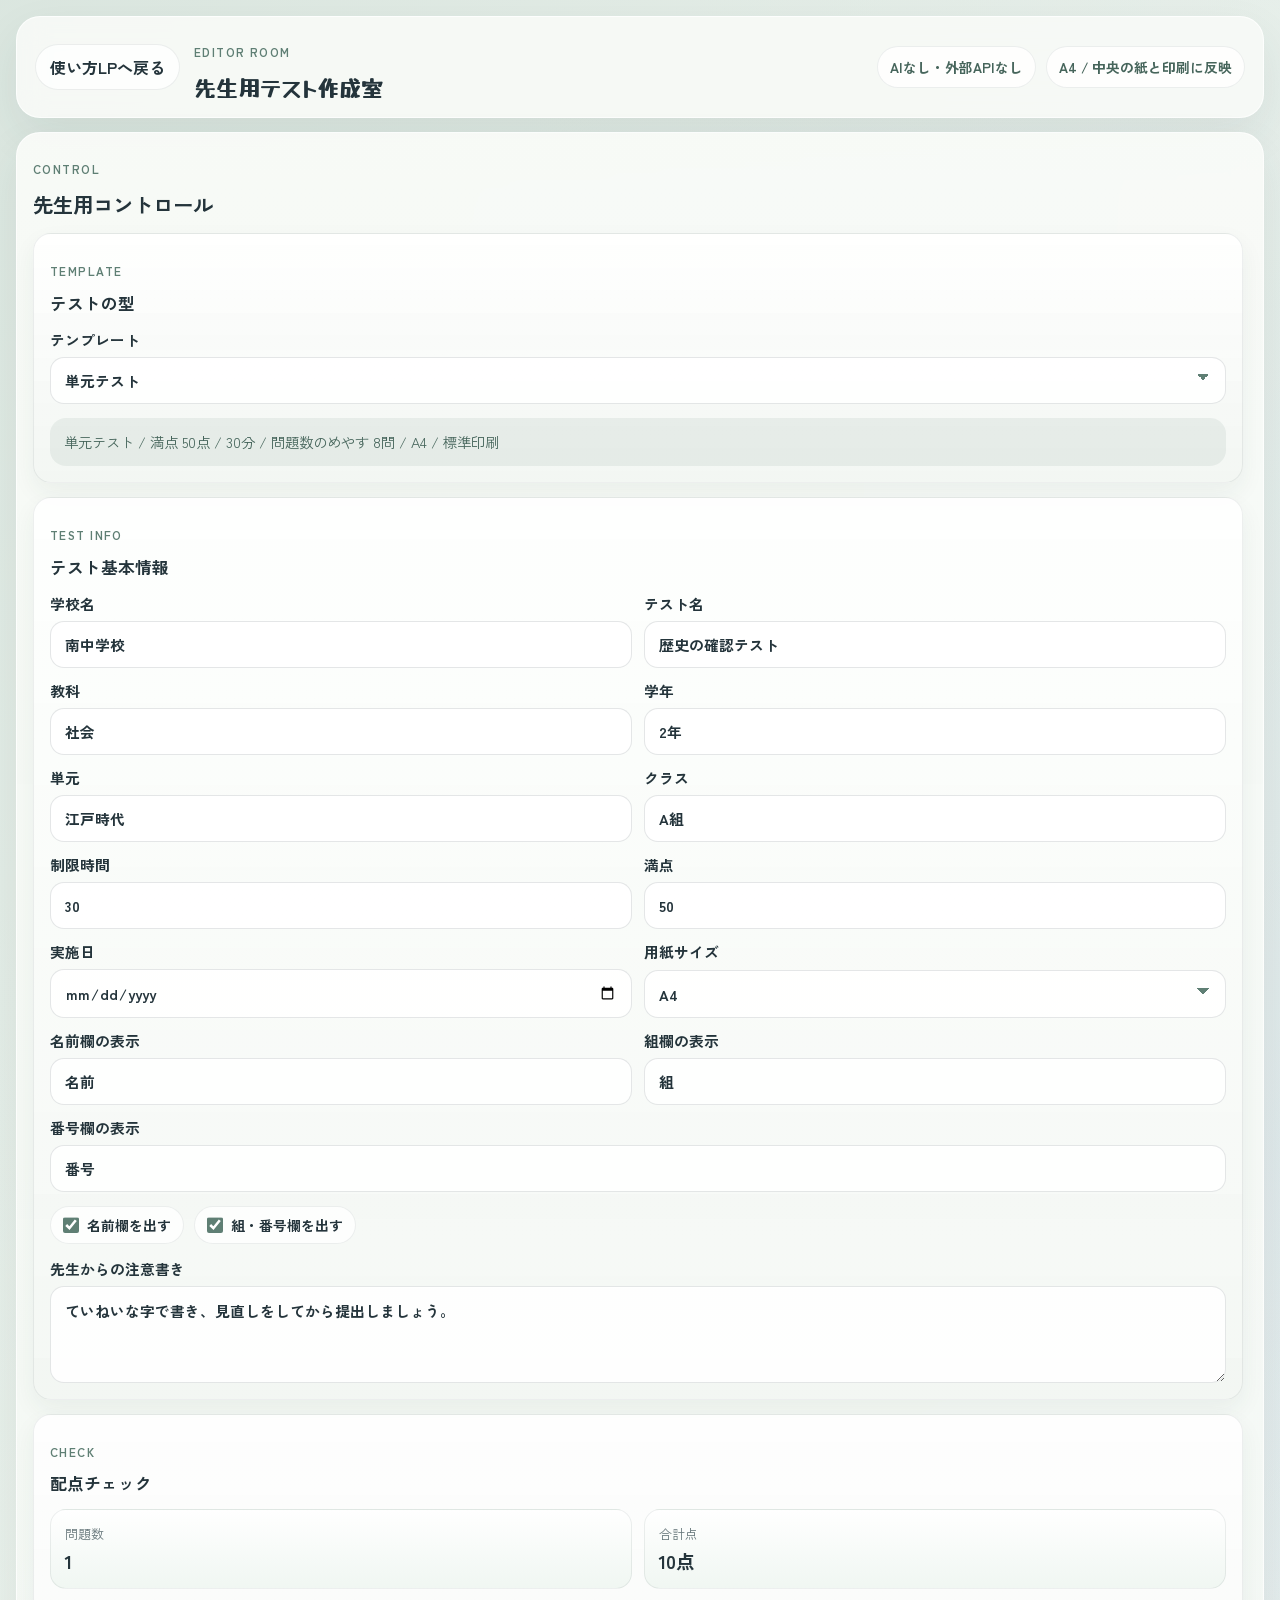
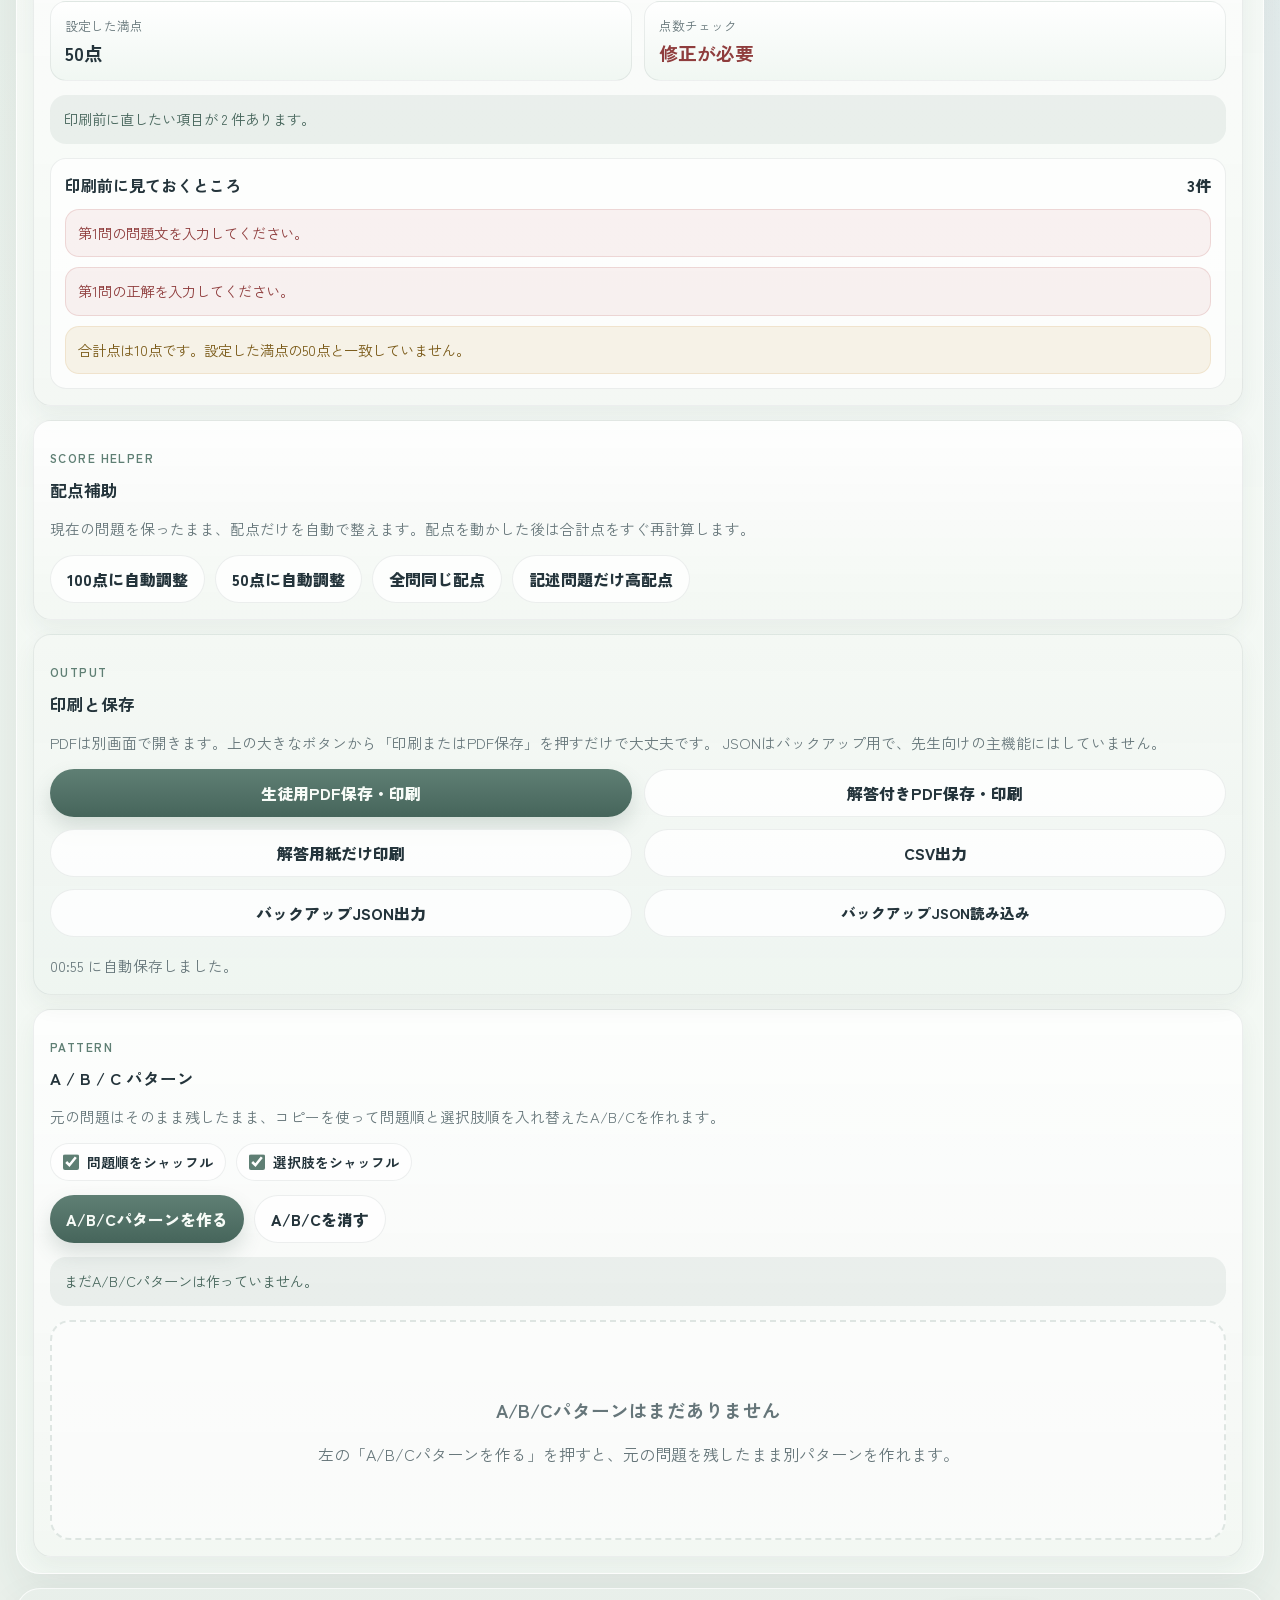
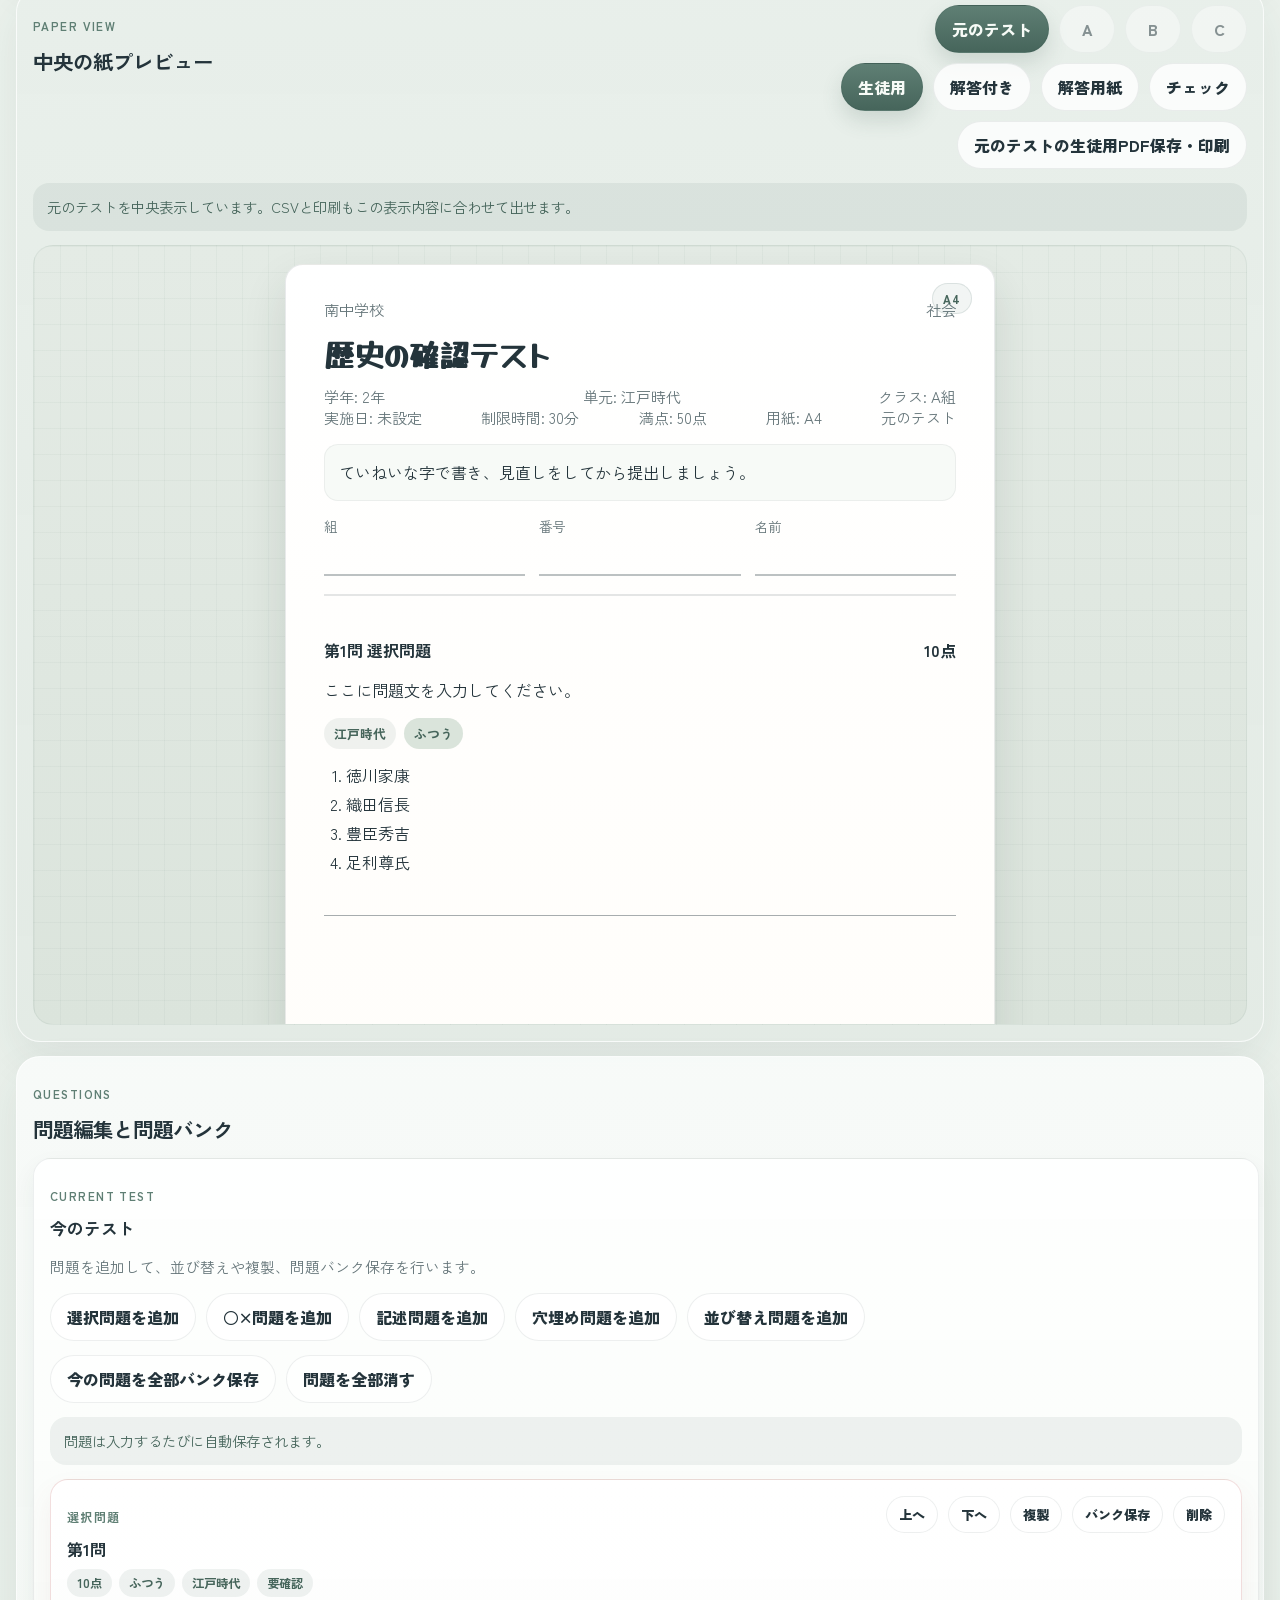
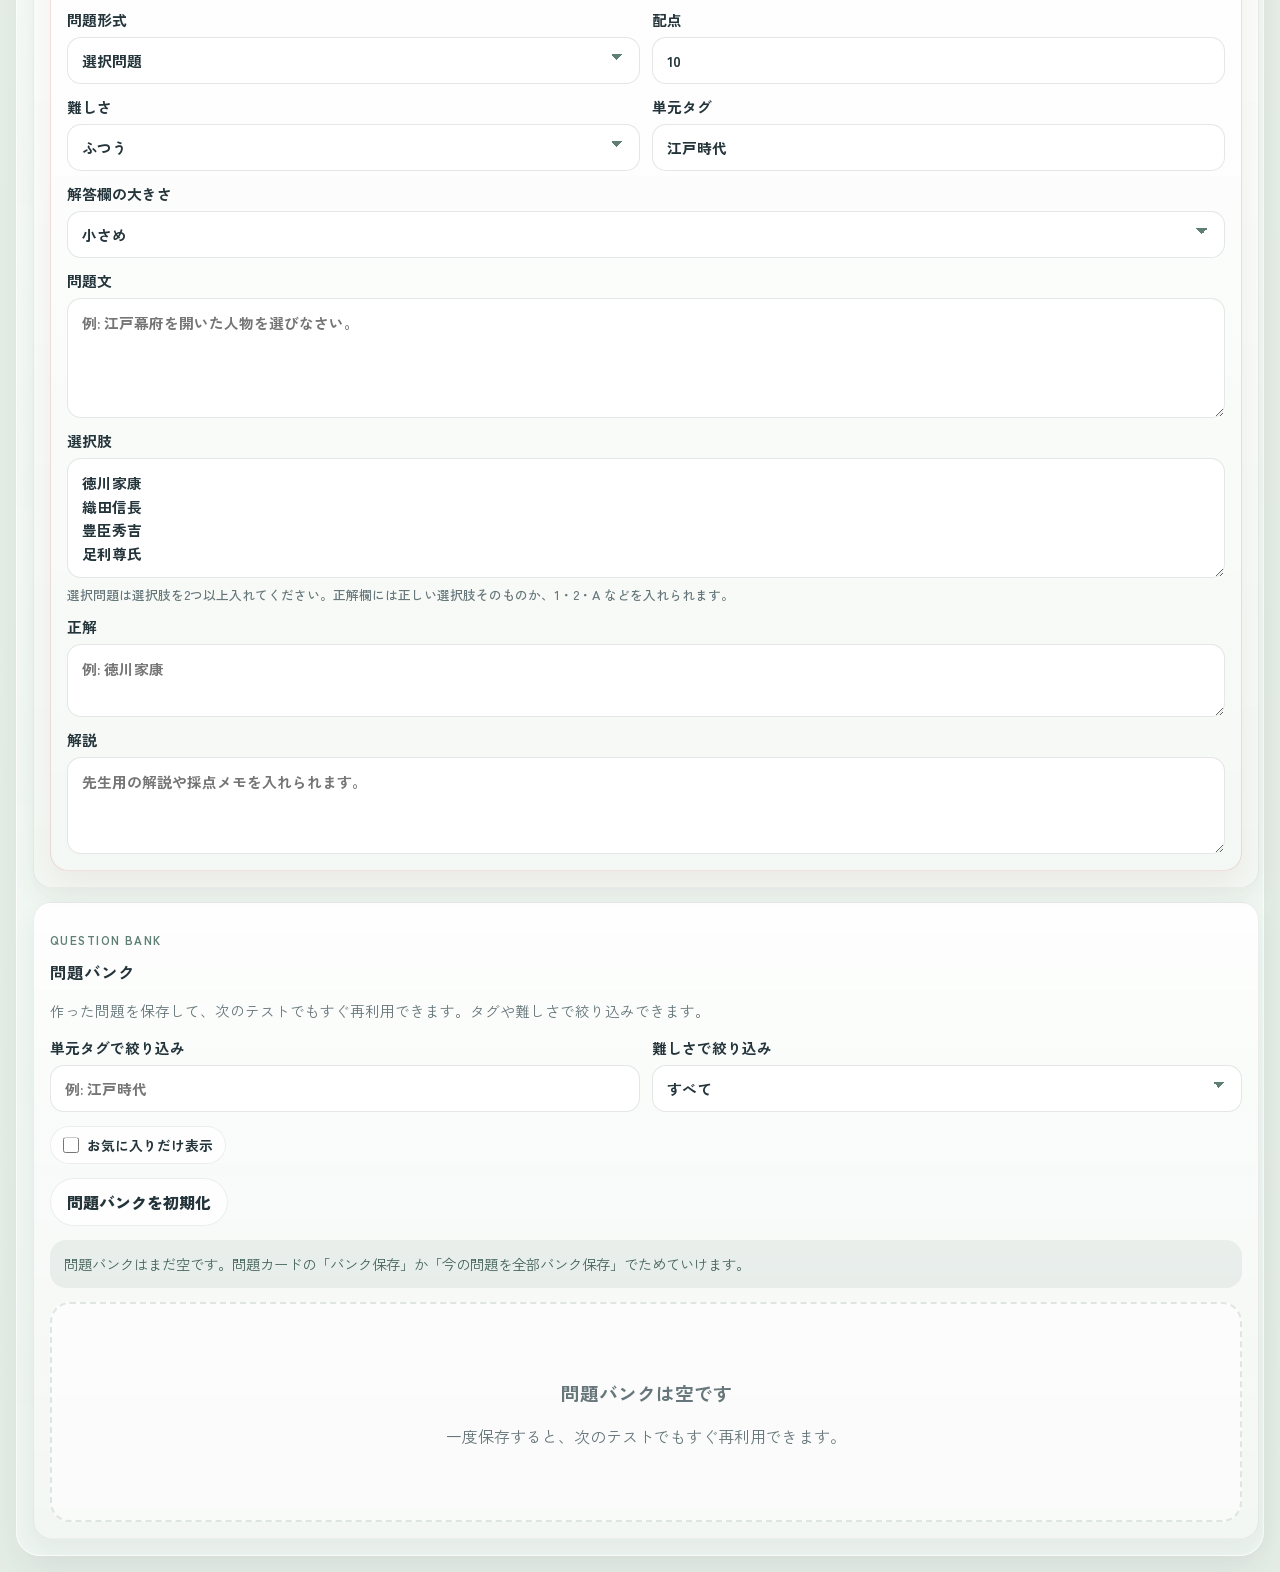
==== app.html @ 29d637b2 "Add files via upload" ====
<!DOCTYPE html>
<html lang="ja">
<head>
  <meta charset="UTF-8">
  <meta name="viewport" content="width=device-width, initial-scale=1.0">
  <title>先生用テスト作成室 | 学校向けテストサイト</title>
  <link rel="icon" href="favicon.svg" type="image/svg+xml">
  <link rel="preconnect" href="https://fonts.googleapis.com">
  <link rel="preconnect" href="https://fonts.gstatic.com" crossorigin>
  <link href="https://fonts.googleapis.com/css2?family=Zen+Kaku+Gothic+New:wght@400;500;700;900&family=Yusei+Magic&display=swap" rel="stylesheet">
  <link rel="stylesheet" href="styles.css">
</head>
<body class="editor-page">
  <div class="page-shell page-shell-editor">
    <header class="app-topbar">
      <div class="app-brand">
        <a class="back-link" href="index.html">使い方LPへ戻る</a>
        <div>
          <p class="eyebrow">Editor Room</p>
          <h1>先生用テスト作成室</h1>
        </div>
      </div>
      <div class="app-meta">
        <span class="top-chip">AIなし・外部APIなし</span>
        <span class="top-chip" id="previewPaperLabel">A4 / 中央の紙と印刷に反映</span>
      </div>
    </header>

    <main class="workspace">
      <section class="panel panel-form panel-dock">
        <div class="section-heading">
          <p class="label">Control</p>
          <h2>先生用コントロール</h2>
        </div>

        <form id="exam-form" class="builder-form">
          <section class="subpanel">
            <div class="section-heading compact">
              <p class="label">Template</p>
              <h3>テストの型</h3>
            </div>
            <div class="meta-grid">
              <label class="full-width">
                テンプレート
                <select id="templateId">
                  <option value="quiz">小テスト</option>
                  <option value="unit">単元テスト</option>
                  <option value="term">定期テスト</option>
                  <option value="retry">再テスト</option>
                  <option value="homework">宿題プリント</option>
                  <option value="checksheet">確認プリント</option>
                </select>
              </label>
            </div>
            <p class="status-box" id="templateSummary">テンプレートを選ぶと、満点・時間・名前欄・印刷の雰囲気が自動で整います。</p>
          </section>

          <section class="subpanel">
            <div class="section-heading compact">
              <p class="label">Test Info</p>
              <h3>テスト基本情報</h3>
            </div>

            <div class="meta-grid">
              <label>
                学校名
                <input type="text" id="schoolName" value="南中学校">
              </label>
              <label>
                テスト名
                <input type="text" id="examTitle" value="歴史の確認テスト">
              </label>
              <label>
                教科
                <input type="text" id="subject" value="社会">
              </label>
              <label>
                学年
                <input type="text" id="grade" value="2年">
              </label>
              <label>
                単元
                <input type="text" id="unit" value="江戸時代">
              </label>
              <label>
                クラス
                <input type="text" id="className" value="A組">
              </label>
              <label>
                制限時間
                <input type="number" id="durationMinutes" min="1" step="1" value="30">
              </label>
              <label>
                満点
                <input type="number" id="maxScore" min="1" step="1" value="50">
              </label>
              <label>
                実施日
                <input type="date" id="examDate">
              </label>
              <label>
                用紙サイズ
                <select id="paperSize">
                  <option value="A4">A4</option>
                  <option value="B5">B5</option>
                  <option value="A3">A3</option>
                  <option value="Letter">Letter</option>
                </select>
              </label>
              <label>
                名前欄の表示
                <input type="text" id="nameLabel" value="名前">
              </label>
              <label>
                組欄の表示
                <input type="text" id="groupLabel" value="組">
              </label>
              <label class="full-width">
                番号欄の表示
                <input type="text" id="numberLabel" value="番号">
              </label>
            </div>

            <div class="toggle-strip">
              <label class="toggle-chip">
                <input type="checkbox" id="showNameField" checked>
                名前欄を出す
              </label>
              <label class="toggle-chip">
                <input type="checkbox" id="showGroupNumberFields" checked>
                組・番号欄を出す
              </label>
            </div>

            <label class="full-width">
              先生からの注意書き
              <textarea id="instructions" rows="3">ていねいな字で書き、見直しをしてから提出しましょう。</textarea>
            </label>
          </section>

          <section class="subpanel">
            <div class="section-heading compact">
              <p class="label">Check</p>
              <h3>配点チェック</h3>
            </div>

            <div class="stats-strip">
              <article>
                <span>問題数</span>
                <strong id="totalQuestions">0</strong>
              </article>
              <article>
                <span>合計点</span>
                <strong id="totalPoints">0点</strong>
              </article>
              <article>
                <span>設定した満点</span>
                <strong id="maxScoreDisplay">0点</strong>
              </article>
              <article>
                <span>点数チェック</span>
                <strong id="pointCheckStatus">未確認</strong>
              </article>
            </div>

            <p class="status-box" id="pointCheckMessage">問題を入力すると、自動で合計点と警告を確認します。</p>

            <div class="validation-box">
              <div class="validation-box-top">
                <strong>印刷前に見ておくところ</strong>
                <span id="validationCount">0件</span>
              </div>
              <div id="validationList" class="validation-list"></div>
            </div>
          </section>

          <section class="subpanel">
            <div class="section-heading compact">
              <p class="label">Score Helper</p>
              <h3>配点補助</h3>
            </div>
            <p class="support-copy">現在の問題を保ったまま、配点だけを自動で整えます。配点を動かした後は合計点をすぐ再計算します。</p>
            <div class="action-row">
              <button type="button" class="secondary" id="autoScore100">100点に自動調整</button>
              <button type="button" class="secondary" id="autoScore50">50点に自動調整</button>
              <button type="button" class="secondary" id="equalizePoints">全問同じ配点</button>
              <button type="button" class="secondary" id="boostShortAnswer">記述問題だけ高配点</button>
            </div>
          </section>

          <section class="subpanel export-panel">
            <div class="section-heading compact">
              <p class="label">Output</p>
              <h3>印刷と保存</h3>
            </div>
            <p class="support-copy">
              PDFは別画面で開きます。上の大きなボタンから「印刷またはPDF保存」を押すだけで大丈夫です。
              JSONはバックアップ用で、先生向けの主機能にはしていません。
            </p>
            <div class="export-actions">
              <button type="button" id="exportStudentPdf">生徒用PDF保存・印刷</button>
              <button type="button" id="exportTeacherPdf" class="secondary">解答付きPDF保存・印刷</button>
              <button type="button" id="exportAnswerSheet" class="secondary">解答用紙だけ印刷</button>
              <button type="button" id="exportCsv" class="secondary">CSV出力</button>
              <button type="button" id="exportJson" class="secondary">バックアップJSON出力</button>
              <label class="import-button secondary">
                バックアップJSON読み込み
                <input type="file" id="importJson" accept=".json">
              </label>
            </div>
            <p class="support-copy save-state" id="saveState">自動保存の待機中です。</p>
          </section>

          <section class="subpanel">
            <div class="section-heading compact">
              <p class="label">Pattern</p>
              <h3>A / B / C パターン</h3>
            </div>
            <p class="support-copy">元の問題はそのまま残したまま、コピーを使って問題順と選択肢順を入れ替えたA/B/Cを作れます。</p>
            <div class="toggle-strip">
              <label class="toggle-chip">
                <input type="checkbox" id="shuffleQuestionOrder" checked>
                問題順をシャッフル
              </label>
              <label class="toggle-chip">
                <input type="checkbox" id="shuffleChoiceOrder" checked>
                選択肢をシャッフル
              </label>
            </div>
            <div class="action-row">
              <button type="button" id="generatePatterns">A/B/Cパターンを作る</button>
              <button type="button" id="clearPatterns" class="secondary">A/B/Cを消す</button>
            </div>
            <p class="status-box" id="patternStatus">まだA/B/Cパターンは作っていません。</p>
            <div id="patternList" class="pattern-list"></div>
          </section>
        </form>
      </section>

      <section class="panel panel-preview">
        <div class="preview-top">
          <div class="section-heading">
            <p class="label">Paper View</p>
            <h2>中央の紙プレビュー</h2>
          </div>
          <div class="preview-actions">
            <div class="preview-variants" id="previewVariants">
              <button type="button" class="variant-button active" data-variant="base">元のテスト</button>
              <button type="button" class="variant-button" data-variant="A">A</button>
              <button type="button" class="variant-button" data-variant="B">B</button>
              <button type="button" class="variant-button" data-variant="C">C</button>
            </div>
            <div class="preview-tabs">
              <button type="button" class="tab-button active" data-tab="paper">生徒用</button>
              <button type="button" class="tab-button" data-tab="answer">解答付き</button>
              <button type="button" class="tab-button" data-tab="answeronly">解答用紙</button>
              <button type="button" class="tab-button" data-tab="check">チェック</button>
            </div>
            <button type="button" id="printPreview" class="ghost-button">生徒用を印刷またはPDF保存</button>
          </div>
        </div>

        <p class="status-box" id="previewScope">元のテストを中央表示しています。</p>

        <div class="preview-stack">
          <article class="paper-view active" id="paper-tab">
            <div class="paper-sheet" id="paper-sheet"></div>
          </article>
          <article class="paper-view" id="answer-tab">
            <div class="paper-sheet answer-sheet" id="answer-sheet"></div>
          </article>
          <article class="paper-view" id="answeronly-tab">
            <div class="paper-sheet answer-sheet" id="answer-only-sheet"></div>
          </article>
          <article class="paper-view" id="check-tab">
            <div class="paper-sheet map-sheet" id="analysis-sheet"></div>
          </article>
        </div>
      </section>

      <section class="panel panel-bank panel-dock">
        <div class="section-heading">
          <p class="label">Questions</p>
          <h2>問題編集と問題バンク</h2>
        </div>

        <section class="subpanel subpanel-tight">
          <div class="section-heading compact">
            <p class="label">Current Test</p>
            <h3>今のテスト</h3>
          </div>
          <p class="support-copy">問題を追加して、並び替えや複製、問題バンク保存を行います。</p>

          <div class="question-controls">
            <button type="button" class="ghost-button" data-add-type="multiple">選択問題を追加</button>
            <button type="button" class="ghost-button" data-add-type="truefalse">○×問題を追加</button>
            <button type="button" class="ghost-button" data-add-type="short">記述問題を追加</button>
            <button type="button" class="ghost-button" data-add-type="fill">穴埋め問題を追加</button>
            <button type="button" class="ghost-button" data-add-type="order">並び替え問題を追加</button>
          </div>

          <div class="action-row">
            <button type="button" class="secondary" id="saveAllToBank">今の問題を全部バンク保存</button>
            <button type="button" class="secondary" id="clearQuestions">問題を全部消す</button>
          </div>

          <p class="status-box" id="editorStatus">問題は入力するたびに自動保存されます。</p>
          <div id="question-list" class="question-list"></div>
        </section>

        <section class="subpanel subpanel-tight">
          <div class="section-heading compact">
            <p class="label">Question Bank</p>
            <h3>問題バンク</h3>
          </div>
          <p class="support-copy">作った問題を保存して、次のテストでもすぐ再利用できます。タグや難しさで絞り込みできます。</p>

          <div class="filter-grid">
            <label>
              単元タグで絞り込み
              <input type="text" id="bankTagFilter" placeholder="例: 江戸時代">
            </label>
            <label>
              難しさで絞り込み
              <select id="bankDifficultyFilter">
                <option value="all">すべて</option>
                <option value="easy">やさしめ</option>
                <option value="standard">ふつう</option>
                <option value="hard">ややむずかしめ</option>
              </select>
            </label>
          </div>

          <div class="toggle-strip">
            <label class="toggle-chip">
              <input type="checkbox" id="bankFavoritesOnly">
              お気に入りだけ表示
            </label>
          </div>

          <div class="action-row">
            <button type="button" class="secondary" id="resetBank">問題バンクを初期化</button>
          </div>

          <p class="bank-summary" id="bankStatus">問題バンクはまだ空です。</p>
          <div id="bank-list" class="bank-list"></div>
        </section>
      </section>
    </main>
  </div>

  <script src="script.js"></script>
</body>
</html>
---- styles.css ----
:root {
  --bg: #eef4ef;
  --bg-soft: #e7efe9;
  --bg-deep: #dce7df;
  --panel: rgba(248, 250, 247, 0.92);
  --panel-strong: rgba(244, 248, 244, 0.98);
  --ink: #24343b;
  --muted: #66767a;
  --accent: #5f7f74;
  --accent-deep: #46655b;
  --accent-soft: #d9e5de;
  --line: rgba(36, 52, 59, 0.12);
  --line-strong: rgba(36, 52, 59, 0.18);
  --paper: #fffdfa;
  --paper-line: rgba(36, 52, 59, 0.1);
  --danger-bg: rgba(190, 90, 90, 0.08);
  --danger-line: rgba(190, 90, 90, 0.18);
  --danger-text: #8f3d3d;
  --warn-bg: rgba(206, 161, 82, 0.12);
  --warn-line: rgba(206, 161, 82, 0.18);
  --warn-text: #7a5a18;
  --shadow: 0 18px 45px rgba(42, 62, 58, 0.08);
  --soft-shadow: 0 10px 24px rgba(42, 62, 58, 0.06);
}

html {
  scroll-behavior: smooth;
}

* {
  box-sizing: border-box;
}

*::-webkit-scrollbar {
  width: 10px;
  height: 10px;
}

*::-webkit-scrollbar-track {
  background: rgba(95, 127, 116, 0.08);
  border-radius: 999px;
}

*::-webkit-scrollbar-thumb {
  background: rgba(95, 127, 116, 0.34);
  border-radius: 999px;
}

*::-webkit-scrollbar-thumb:hover {
  background: rgba(95, 127, 116, 0.5);
}

body {
  margin: 0;
  min-height: 100vh;
  font-family: "Zen Kaku Gothic New", sans-serif;
  color: var(--ink);
  background:
    radial-gradient(circle at top left, rgba(217, 229, 222, 0.92), transparent 32%),
    radial-gradient(circle at right 18%, rgba(214, 225, 235, 0.55), transparent 24%),
    linear-gradient(180deg, #eff5f0 0%, #e7eee8 100%);
}

body.landing-page {
  overflow: auto;
}

body.editor-page {
  overflow: hidden;
}

button,
input,
textarea,
select {
  font: inherit;
  transition:
    background-color 180ms ease,
    border-color 180ms ease,
    color 180ms ease,
    box-shadow 180ms ease,
    transform 180ms ease,
    opacity 180ms ease;
}

a {
  color: inherit;
  text-decoration: none;
}

.eyebrow,
.label,
.card-label,
.mini-type {
  text-transform: uppercase;
  letter-spacing: 0.12em;
  font-size: 0.74rem;
  font-weight: 700;
  color: var(--accent);
}

.section-heading h2,
.section-heading h3 {
  margin: 4px 0 0;
  font-size: 1.28rem;
}

.section-heading.compact h3 {
  font-size: 1.04rem;
}

.landing-shell,
.page-shell {
  padding: 16px;
}

.landing-shell {
  min-height: 100vh;
  display: grid;
  gap: 16px;
}

.landing-topbar,
.landing-hero,
.landing-section,
.landing-cta,
.app-topbar,
.panel {
  background: var(--panel);
  border: 1px solid rgba(255, 255, 255, 0.72);
  box-shadow: var(--shadow);
  backdrop-filter: blur(14px);
}

.landing-topbar,
.app-topbar {
  display: flex;
  align-items: center;
  justify-content: space-between;
  gap: 14px;
  padding: 14px 18px;
  border-radius: 24px;
}

.brand-lockup,
.app-brand {
  display: flex;
  align-items: center;
  gap: 14px;
}

.brand-lockup {
  flex-direction: column;
  align-items: flex-start;
  gap: 4px;
}

.brand-lockup strong,
.app-brand h1 {
  font-family: "Yusei Magic", sans-serif;
}

.brand-lockup strong {
  font-size: 1.5rem;
}

.landing-nav,
.app-meta {
  display: flex;
  flex-wrap: wrap;
  align-items: center;
  justify-content: flex-end;
  gap: 10px;
}

.text-link,
.back-link {
  display: inline-flex;
  align-items: center;
  justify-content: center;
  min-height: 44px;
  padding: 10px 14px;
  border-radius: 999px;
  border: 1px solid rgba(36, 52, 59, 0.08);
  background: rgba(255, 255, 255, 0.7);
  font-weight: 700;
}

.button-link,
button,
.import-button {
  border: none;
  border-radius: 999px;
  padding: 11px 16px;
  cursor: pointer;
  font-weight: 800;
}

.button-link,
.import-button {
  display: inline-flex;
  align-items: center;
  justify-content: center;
  min-height: 46px;
}

.button-link.primary,
button,
.tab-button.active,
.variant-button.active {
  background: linear-gradient(180deg, var(--accent) 0%, var(--accent-deep) 100%);
  color: #f7fbf7;
  box-shadow: 0 10px 20px rgba(70, 101, 91, 0.18);
}

.button-link.secondary,
.secondary,
.ghost-button,
.tab-button,
.small-button,
.variant-button {
  background: rgba(255, 255, 255, 0.8);
  color: var(--ink);
  border: 1px solid rgba(36, 52, 59, 0.08);
  box-shadow: none;
}

.button-link.small {
  min-height: 42px;
  padding: 10px 14px;
}

.top-chip {
  display: inline-flex;
  align-items: center;
  min-height: 42px;
  padding: 9px 12px;
  border-radius: 999px;
  background: rgba(255, 255, 255, 0.76);
  border: 1px solid rgba(36, 52, 59, 0.08);
  color: var(--accent-deep);
  font-size: 0.86rem;
  font-weight: 700;
}

.landing-main {
  display: grid;
  gap: 16px;
}

.landing-hero,
.landing-section,
.landing-cta {
  border-radius: 28px;
}

.landing-hero {
  display: grid;
  grid-template-columns: minmax(0, 1.18fr) minmax(320px, 0.82fr);
  gap: 16px;
  padding: 16px;
}

.landing-copy,
.landing-summary-card {
  border-radius: 22px;
}

.landing-copy {
  padding: 24px 26px;
  background:
    linear-gradient(135deg, rgba(255, 255, 255, 0.9), rgba(241, 247, 242, 0.74));
  position: relative;
  overflow: hidden;
}

.landing-copy::after {
  content: "";
  position: absolute;
  right: -38px;
  bottom: -48px;
  width: 170px;
  height: 170px;
  border-radius: 50%;
  background: rgba(95, 127, 116, 0.08);
}

.landing-copy h1 {
  margin: 10px 0 8px;
  font-size: clamp(2.4rem, 4vw, 4rem);
  line-height: 1;
  font-family: "Yusei Magic", sans-serif;
}

.landing-lead {
  margin: 0;
  max-width: 860px;
  font-size: 1rem;
  line-height: 1.9;
  color: var(--muted);
}

.hero-actions,
.hero-points,
.toggle-strip,
.question-controls,
.action-row,
.export-actions,
.preview-tabs,
.preview-actions,
.card-actions,
.preview-variants,
.pattern-actions {
  display: flex;
  flex-wrap: wrap;
  gap: 10px;
}

.hero-actions,
.hero-points {
  margin-top: 18px;
}

.hero-points span {
  padding: 9px 12px;
  border-radius: 999px;
  background: rgba(255, 255, 255, 0.74);
  border: 1px solid rgba(36, 52, 59, 0.08);
  font-weight: 700;
  font-size: 0.88rem;
}

.landing-summary-card {
  padding: 20px 20px 22px;
  background:
    linear-gradient(145deg, rgba(62, 84, 78, 0.96), rgba(83, 110, 102, 0.96));
  color: #f8fbf8;
}

.landing-summary-card .card-label {
  color: #d7ebe2;
}

.summary-flow {
  display: grid;
  gap: 10px;
  margin-top: 12px;
}

.summary-step {
  padding: 13px 14px;
  border-radius: 16px;
  background: rgba(255, 255, 255, 0.08);
  border: 1px solid rgba(255, 255, 255, 0.1);
}

.summary-step strong {
  display: block;
  margin-bottom: 4px;
  font-size: 0.95rem;
}

.summary-step p,
.summary-list-plain,
.landing-card p,
.landing-cta p {
  margin: 0;
}

.summary-list-plain {
  margin-top: 14px;
  padding-left: 18px;
  line-height: 1.8;
  font-size: 0.92rem;
}

.landing-section,
.landing-cta {
  padding: 18px 20px;
}

.landing-grid {
  display: grid;
  grid-template-columns: repeat(3, minmax(0, 1fr));
  gap: 12px;
  margin-top: 14px;
}

.landing-card {
  padding: 16px;
  border-radius: 18px;
  background: linear-gradient(180deg, rgba(255, 255, 255, 0.94), rgba(242, 247, 243, 0.94));
  border: 1px solid rgba(36, 52, 59, 0.08);
  box-shadow: var(--soft-shadow);
}

.landing-card h3 {
  margin: 0 0 8px;
  font-size: 1rem;
}

.landing-card p,
.landing-cta p {
  color: var(--muted);
  line-height: 1.75;
}

.landing-cta {
  display: flex;
  align-items: center;
  justify-content: space-between;
  gap: 16px;
}

.landing-cta h2 {
  margin: 6px 0 8px;
  font-size: 1.5rem;
}

.page-shell-editor {
  height: 100vh;
  display: grid;
  grid-template-rows: auto minmax(0, 1fr);
  gap: 14px;
}

.app-brand h1 {
  margin: 4px 0 0;
  font-size: 1.35rem;
}

.workspace {
  min-height: 0;
  display: grid;
  grid-template-columns: minmax(310px, 380px) minmax(0, 1.16fr) minmax(320px, 380px);
  gap: 14px;
  align-items: stretch;
}

.panel {
  border-radius: 24px;
  padding: 16px;
  min-height: 0;
}

.panel-dock,
.panel-preview {
  height: 100%;
  overflow: hidden;
}

.panel-form,
.panel-bank,
.panel-preview {
  display: flex;
  flex-direction: column;
  gap: 14px;
}

.panel-form {
  background:
    linear-gradient(180deg, rgba(248, 250, 247, 0.97), rgba(242, 247, 243, 0.94));
}

.panel-bank {
  background:
    linear-gradient(180deg, rgba(247, 250, 248, 0.97), rgba(238, 245, 240, 0.94));
}

.panel-preview {
  background:
    linear-gradient(180deg, rgba(232, 239, 234, 0.98), rgba(226, 234, 228, 0.96));
}

.builder-form,
.panel-bank {
  min-height: 0;
  overflow: auto;
  padding-right: 4px;
}

.builder-form {
  display: grid;
  gap: 14px;
  align-content: start;
}

.subpanel {
  display: grid;
  gap: 14px;
  padding: 16px;
  border-radius: 18px;
  background: linear-gradient(180deg, rgba(255, 255, 255, 0.88), rgba(243, 247, 243, 0.92));
  border: 1px solid rgba(36, 52, 59, 0.08);
  box-shadow: var(--soft-shadow);
}

.subpanel-tight {
  align-content: start;
}

.support-copy {
  margin: 0;
  line-height: 1.7;
  color: var(--muted);
  font-size: 0.92rem;
}

.meta-grid,
.question-grid,
.filter-grid,
.stats-strip,
.analysis-grid,
.export-actions {
  display: grid;
  grid-template-columns: repeat(2, minmax(0, 1fr));
  gap: 12px;
}

label {
  display: grid;
  gap: 7px;
  font-size: 0.92rem;
  font-weight: 700;
}

input,
textarea,
select {
  width: 100%;
  border: 1px solid var(--line);
  border-radius: 14px;
  padding: 12px 14px;
  background: rgba(255, 255, 255, 0.88);
  color: var(--ink);
  resize: vertical;
  box-shadow: inset 0 1px 0 rgba(255, 255, 255, 0.6);
}

textarea {
  line-height: 1.6;
}

select {
  appearance: none;
  background-image:
    linear-gradient(45deg, transparent 50%, var(--accent) 50%),
    linear-gradient(135deg, var(--accent) 50%, transparent 50%);
  background-position:
    calc(100% - 22px) calc(50% - 3px),
    calc(100% - 16px) calc(50% - 3px);
  background-size: 6px 6px;
  background-repeat: no-repeat;
}

input:focus,
textarea:focus,
select:focus {
  outline: 3px solid rgba(95, 127, 116, 0.12);
  border-color: rgba(95, 127, 116, 0.38);
  box-shadow:
    0 0 0 1px rgba(95, 127, 116, 0.05),
    0 6px 16px rgba(95, 127, 116, 0.08);
}

.full-width {
  grid-column: 1 / -1;
}

.stats-strip article {
  padding: 14px;
  border-radius: 16px;
  background: linear-gradient(180deg, rgba(255, 255, 255, 0.92), rgba(239, 246, 241, 0.92));
  border: 1px solid rgba(36, 52, 59, 0.08);
}

.stats-strip span {
  display: block;
  color: var(--muted);
  margin-bottom: 4px;
  font-size: 0.8rem;
}

.stats-strip strong {
  font-size: 1.18rem;
}

.toggle-chip {
  display: inline-flex;
  align-items: center;
  gap: 8px;
  padding: 8px 12px;
  border-radius: 999px;
  background: rgba(255, 255, 255, 0.78);
  border: 1px solid rgba(36, 52, 59, 0.08);
  font-size: 0.86rem;
}

.toggle-chip input {
  width: 16px;
  height: 16px;
  margin: 0;
  accent-color: var(--accent);
}

button:hover,
.button-link:hover,
.text-link:hover,
.back-link:hover,
.import-button:hover {
  transform: translateY(-1px);
}

button:active,
.button-link:active,
.text-link:active,
.back-link:active,
.import-button:active {
  transform: translateY(0);
}

.small-button {
  padding: 8px 12px;
  font-size: 0.82rem;
}

.variant-button {
  min-width: 56px;
}

.variant-button:disabled {
  opacity: 0.5;
  cursor: not-allowed;
}

.import-button {
  position: relative;
  overflow: hidden;
}

.import-button input {
  position: absolute;
  inset: 0;
  opacity: 0;
  cursor: pointer;
}

.status-box,
.bank-summary {
  margin: 0;
  padding: 12px 14px;
  border-radius: 16px;
  background: rgba(95, 127, 116, 0.1);
  color: var(--accent-deep);
  line-height: 1.7;
  font-size: 0.9rem;
}

.save-state {
  margin-top: 2px;
}

.validation-box {
  display: grid;
  gap: 12px;
  padding: 14px;
  border-radius: 16px;
  background: rgba(255, 255, 255, 0.74);
  border: 1px solid rgba(36, 52, 59, 0.08);
}

.validation-box-top {
  display: flex;
  align-items: center;
  justify-content: space-between;
  gap: 10px;
  font-weight: 800;
}

.validation-list {
  display: grid;
  gap: 10px;
}

.validation-item {
  padding: 11px 12px;
  border-radius: 14px;
  line-height: 1.7;
  font-size: 0.9rem;
  border: 1px solid rgba(36, 52, 59, 0.08);
}

.validation-item.is-error {
  background: var(--danger-bg);
  border-color: var(--danger-line);
  color: var(--danger-text);
}

.validation-item.is-warning {
  background: var(--warn-bg);
  border-color: var(--warn-line);
  color: var(--warn-text);
}

.validation-item.is-success {
  background: rgba(95, 127, 116, 0.1);
  border-color: rgba(95, 127, 116, 0.18);
  color: var(--accent-deep);
}

.point-check-ok {
  color: var(--accent-deep);
}

.point-check-warn {
  color: var(--danger-text);
}

.question-list,
.bank-list,
.pattern-list {
  display: grid;
  gap: 12px;
}

.question-card,
.bank-card,
.pattern-card {
  padding: 16px;
  border-radius: 18px;
  background: linear-gradient(180deg, rgba(255, 255, 255, 0.94), rgba(244, 248, 244, 0.96));
  border: 1px solid rgba(36, 52, 59, 0.08);
  box-shadow: var(--soft-shadow);
}

.question-card.is-invalid {
  border-color: rgba(190, 90, 90, 0.2);
  box-shadow: 0 14px 28px rgba(157, 84, 84, 0.08);
}

.question-card:hover,
.bank-card:hover,
.pattern-card:hover {
  box-shadow: 0 14px 28px rgba(42, 62, 58, 0.08);
}

.question-card-top,
.bank-card-top,
.pattern-card-top {
  display: flex;
  align-items: flex-start;
  justify-content: space-between;
  gap: 10px;
  margin-bottom: 12px;
}

.question-card h4,
.bank-card h4,
.pattern-card h4 {
  margin: 4px 0 0;
  font-size: 1.02rem;
}

.meta-badges,
.print-badges,
.bank-card-tags {
  display: flex;
  flex-wrap: wrap;
  gap: 7px;
  margin-top: 8px;
}

.meta-badges span,
.bank-card-tags span {
  padding: 5px 10px;
  border-radius: 999px;
  background: rgba(95, 127, 116, 0.1);
  color: var(--accent-deep);
  font-size: 0.78rem;
  font-weight: 700;
}

.bank-card-copy,
.pattern-card-copy {
  margin: 0;
  color: var(--muted);
  line-height: 1.7;
  font-size: 0.9rem;
}

.field-tip {
  color: var(--muted);
  font-size: 0.8rem;
  font-weight: 500;
}

.choice-wrap.is-hidden {
  display: none;
}

.preview-top {
  display: flex;
  align-items: flex-start;
  justify-content: space-between;
  gap: 12px;
}

.preview-actions {
  align-items: center;
  justify-content: flex-end;
}

.preview-stack {
  position: relative;
  flex: 1;
  min-height: 0;
  border-radius: 20px;
  overflow: hidden;
  background:
    linear-gradient(rgba(95, 127, 116, 0.05) 1px, transparent 1px),
    linear-gradient(90deg, rgba(95, 127, 116, 0.05) 1px, transparent 1px),
    linear-gradient(180deg, #e4ebe5 0%, #dbe4dc 100%);
  background-size: 26px 26px, 26px 26px, 100% 100%;
  border: 1px solid rgba(70, 101, 91, 0.08);
}

.paper-view {
  position: absolute;
  inset: 0;
  overflow: auto;
  padding: 18px;
  opacity: 0;
  visibility: hidden;
  pointer-events: none;
  transform: translateY(10px) scale(0.992);
  transition:
    opacity 220ms ease,
    transform 220ms ease,
    visibility 0s linear 220ms;
}

.paper-view.active {
  opacity: 1;
  visibility: visible;
  pointer-events: auto;
  transform: translateY(0) scale(1);
  transition-delay: 0s;
}

.paper-sheet {
  --paper-screen-width: 720px;
  --paper-screen-height: 1018px;
  position: relative;
  width: min(100%, var(--paper-screen-width));
  min-height: var(--paper-screen-height);
  margin: 0 auto;
  padding: 34px 38px;
  border-radius: 18px;
  background:
    linear-gradient(180deg, rgba(255, 255, 255, 0.99), rgba(255, 253, 249, 0.99));
  border: 1px solid var(--paper-line);
  box-shadow: 0 20px 44px rgba(33, 48, 44, 0.12);
}

.paper-sheet::before {
  content: attr(data-paper-size);
  position: absolute;
  top: 18px;
  right: 22px;
  padding: 6px 10px;
  border-radius: 999px;
  background: rgba(95, 127, 116, 0.08);
  border: 1px solid rgba(95, 127, 116, 0.16);
  color: var(--accent-deep);
  font-size: 0.74rem;
  font-weight: 800;
  letter-spacing: 0.08em;
}

.paper-sheet[data-layout-mode="compact"] .paper-question {
  padding: 14px 0;
}

.paper-sheet[data-layout-mode="spacious"] .paper-question {
  padding: 22px 0;
}

.paper-header {
  border-bottom: 2px solid rgba(36, 52, 59, 0.12);
  padding-bottom: 18px;
  margin-bottom: 24px;
}

.paper-kicker {
  display: flex;
  flex-wrap: wrap;
  justify-content: space-between;
  gap: 12px;
  color: var(--muted);
  font-size: 0.94rem;
}

.paper-title {
  margin: 12px 0 10px;
  font-size: 1.9rem;
  font-family: "Yusei Magic", sans-serif;
}

.paper-notes {
  padding: 13px 14px;
  border-radius: 14px;
  background: #f7faf7;
  border: 1px solid rgba(36, 52, 59, 0.06);
  line-height: 1.8;
}

.student-row {
  display: grid;
  grid-template-columns: repeat(3, minmax(0, 1fr));
  gap: 14px;
  margin-top: 16px;
}

.student-row.is-name-only {
  grid-template-columns: minmax(0, 1fr);
}

.student-row small {
  display: block;
  margin-bottom: 4px;
  color: var(--muted);
}

.line-box {
  border-bottom: 2px solid rgba(36, 52, 59, 0.3);
  height: 36px;
}

.paper-question {
  padding: 18px 0;
  border-bottom: 1px dashed rgba(36, 52, 59, 0.14);
  break-inside: avoid;
}

.paper-question:last-child {
  border-bottom: none;
}

.paper-question-top {
  display: flex;
  justify-content: space-between;
  gap: 14px;
  font-weight: 700;
}

.paper-badges {
  display: flex;
  flex-wrap: wrap;
  gap: 8px;
  margin-top: 10px;
}

.paper-question p,
.answer-box p,
.note-box p,
.paper-notes {
  white-space: pre-wrap;
  overflow-wrap: anywhere;
  word-break: break-word;
}

.paper-tag {
  display: inline-block;
  padding: 6px 10px;
  border-radius: 999px;
  background: rgba(95, 127, 116, 0.1);
  color: var(--accent-deep);
  font-size: 0.8rem;
  font-weight: 700;
}

.paper-tag.is-difficulty {
  background: rgba(214, 225, 216, 0.9);
}

.choice-list {
  margin: 12px 0 0;
  padding-left: 22px;
  line-height: 1.8;
  white-space: pre-wrap;
  overflow-wrap: anywhere;
}

.answer-lines {
  display: grid;
  gap: 12px;
  margin-top: 16px;
}

.answer-line {
  border-bottom: 1px solid rgba(36, 52, 59, 0.4);
  min-height: 24px;
}

.answer-sheet .paper-question {
  border-bottom-style: solid;
}

.answer-box {
  margin-top: 10px;
  padding: 13px 14px;
  border-radius: 14px;
  background: rgba(95, 127, 116, 0.08);
}

.note-box {
  margin-top: 10px;
  padding: 12px 14px;
  border-radius: 14px;
  background: rgba(95, 127, 116, 0.08);
  color: var(--accent-deep);
}

.analysis-grid {
  grid-template-columns: repeat(2, minmax(0, 1fr));
}

.analysis-card {
  padding: 16px;
  border-radius: 16px;
  border: 1px solid rgba(36, 52, 59, 0.08);
  background: linear-gradient(180deg, rgba(255, 255, 255, 0.96), rgba(245, 249, 245, 0.96));
}

.analysis-card h3 {
  margin: 0 0 10px;
}

.summary-list {
  margin: 0;
  padding-left: 18px;
  line-height: 1.8;
}

.empty-state {
  display: grid;
  place-items: center;
  min-height: 220px;
  text-align: center;
  color: var(--muted);
  border: 2px dashed rgba(95, 127, 116, 0.18);
  border-radius: 20px;
  padding: 20px;
  background: rgba(255, 255, 255, 0.55);
}

.export-panel {
  position: sticky;
  top: 0;
  z-index: 3;
  background:
    linear-gradient(180deg, rgba(244, 248, 244, 0.98), rgba(239, 245, 241, 0.96));
}

.question-grid {
  align-items: start;
}

.card-actions {
  justify-content: flex-end;
}

.question-card.is-favorite,
.bank-card.is-favorite {
  border-color: rgba(95, 127, 116, 0.26);
}

.pattern-card-active {
  background: rgba(95, 127, 116, 0.1);
  color: var(--accent-deep);
}

.preview-tabs,
.preview-variants {
  justify-content: flex-end;
}

.preview-actions {
  flex-direction: column;
  align-items: flex-end;
}

@media (max-width: 1480px) {
  .workspace {
    grid-template-columns: minmax(280px, 350px) minmax(0, 1fr) minmax(300px, 350px);
  }
}

@media (max-width: 1360px) {
  body.editor-page {
    overflow: auto;
  }

  .page-shell-editor {
    height: auto;
    min-height: 100vh;
    grid-template-rows: auto auto;
  }

  .workspace {
    grid-template-columns: 1fr;
  }

  .panel-dock,
  .panel-preview {
    height: auto;
  }

  .builder-form,
  .panel-bank {
    overflow: visible;
  }

  .preview-stack {
    min-height: 780px;
  }
}

@media (max-width: 960px) {
  .landing-hero,
  .landing-cta,
  .landing-topbar,
  .app-topbar {
    grid-template-columns: 1fr;
    flex-direction: column;
    align-items: stretch;
  }

  .landing-grid {
    grid-template-columns: 1fr;
  }
}

@media (max-width: 920px) {
  .landing-shell,
  .page-shell {
    padding: 10px;
  }

  .meta-grid,
  .question-grid,
  .filter-grid,
  .stats-strip,
  .analysis-grid,
  .export-actions {
    grid-template-columns: 1fr;
  }

  .student-row {
    grid-template-columns: repeat(2, minmax(0, 1fr));
  }

  .preview-top,
  .preview-actions {
    flex-direction: column;
    align-items: stretch;
  }

  .preview-tabs,
  .preview-variants {
    justify-content: flex-start;
  }

  .paper-sheet {
    padding: 24px 22px;
  }

  .paper-title {
    font-size: 1.5rem;
  }

  .question-card-top,
  .bank-card-top,
  .pattern-card-top,
  .paper-question-top {
    flex-direction: column;
    align-items: flex-start;
  }
}

@media (max-width: 640px) {
  .hero-actions,
  .hero-points,
  .landing-nav,
  .app-meta,
  .preview-tabs,
  .preview-variants,
  .question-controls,
  .action-row,
  .card-actions {
    flex-direction: column;
    align-items: stretch;
  }

  .student-row {
    grid-template-columns: 1fr;
  }

  .top-chip,
  .button-link,
  button,
  .import-button,
  .text-link,
  .back-link {
    width: 100%;
  }
}

@media print {
  body {
    overflow: visible;
    background: white;
  }

  .landing-shell,
  .app-topbar,
  .panel-form,
  .panel-bank,
  .preview-tabs,
  .preview-variants,
  #printPreview,
  #previewScope {
    display: none;
  }

  .page-shell-editor {
    height: auto;
    padding: 0;
    display: block;
  }

  .workspace {
    display: block;
  }

  .panel-preview {
    background: white;
    border: none;
    box-shadow: none;
    padding: 0;
    overflow: visible;
  }

  .preview-stack {
    position: static;
    min-height: auto;
    overflow: visible;
    background: white;
    border: none;
  }

  .paper-view {
    position: static;
    opacity: 1;
    visibility: visible;
    pointer-events: auto;
    transform: none;
    overflow: visible;
    padding: 0;
    display: none;
  }

  .paper-view.active {
    display: block;
  }

  .paper-sheet {
    width: auto;
    min-height: auto;
    margin: 0;
    border: none;
    box-shadow: none;
    border-radius: 0;
    padding: 0;
  }

  .paper-sheet::before {
    display: none;
  }
}
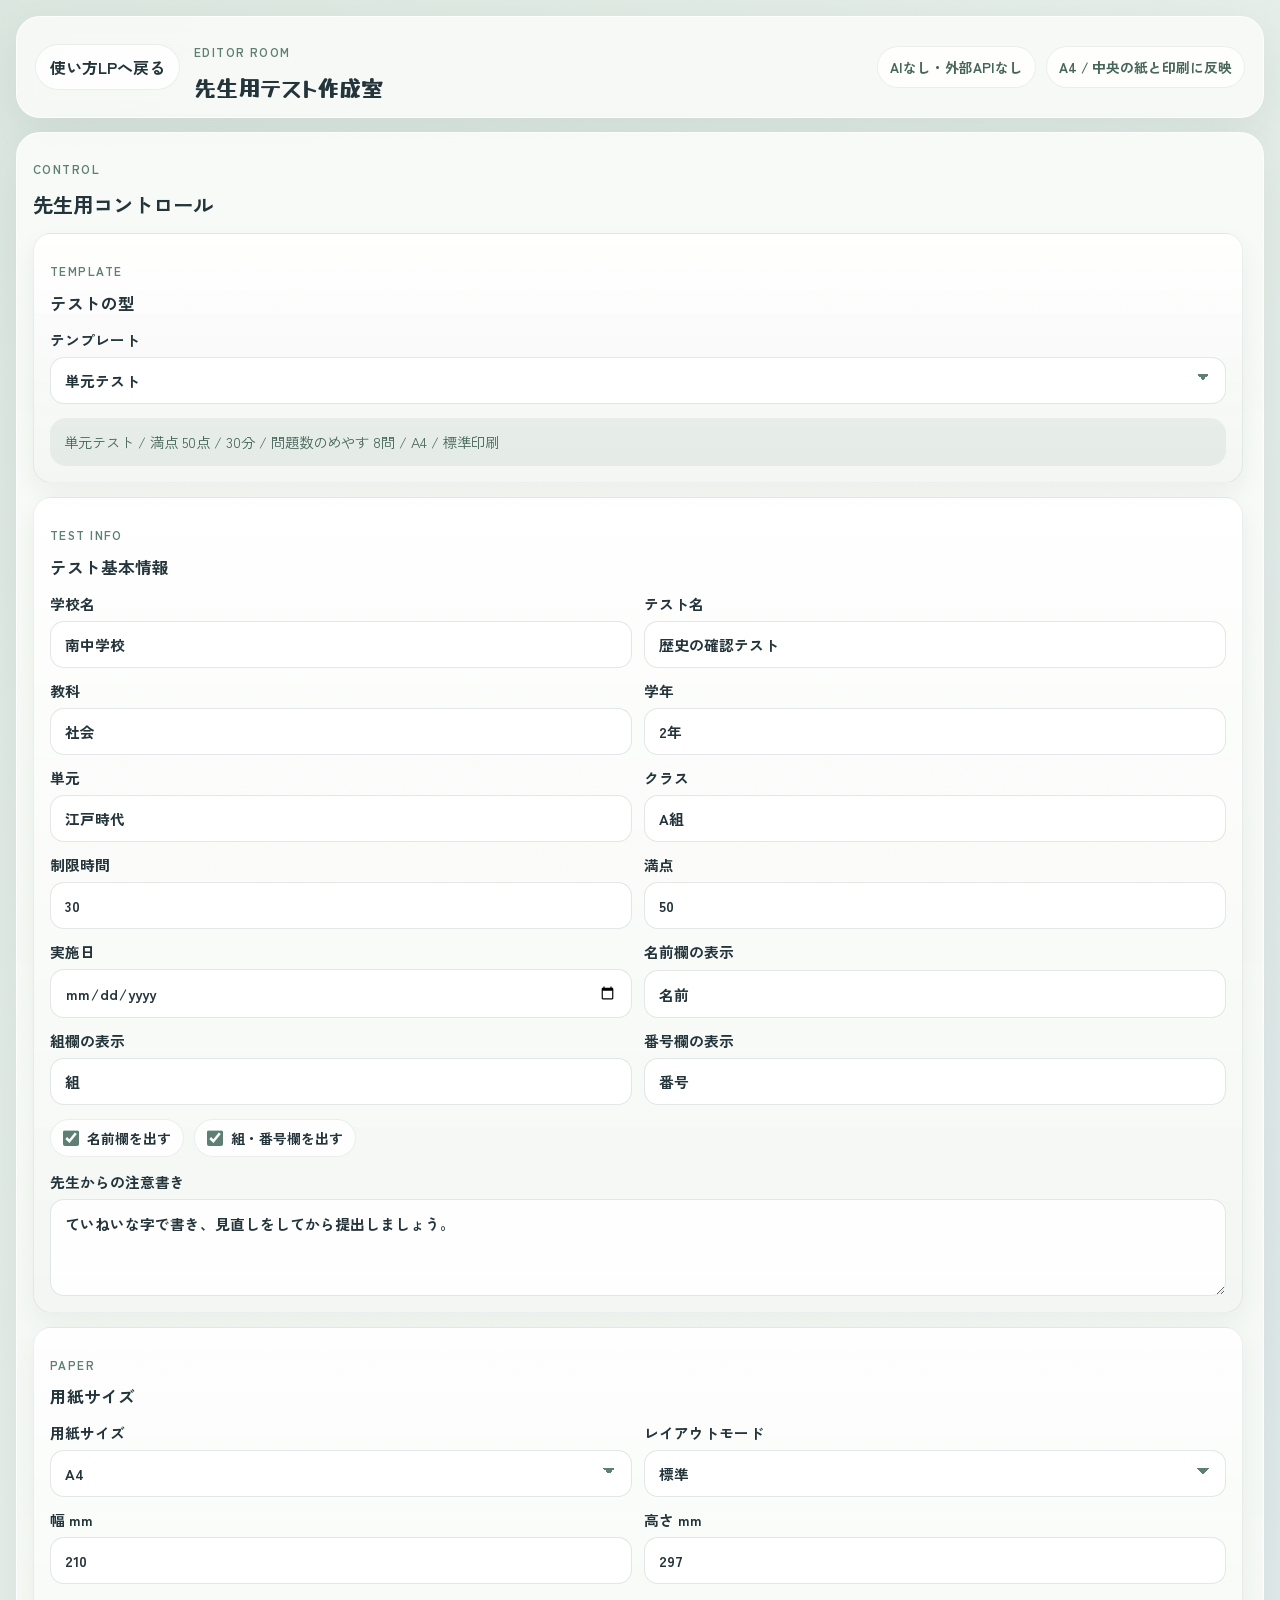
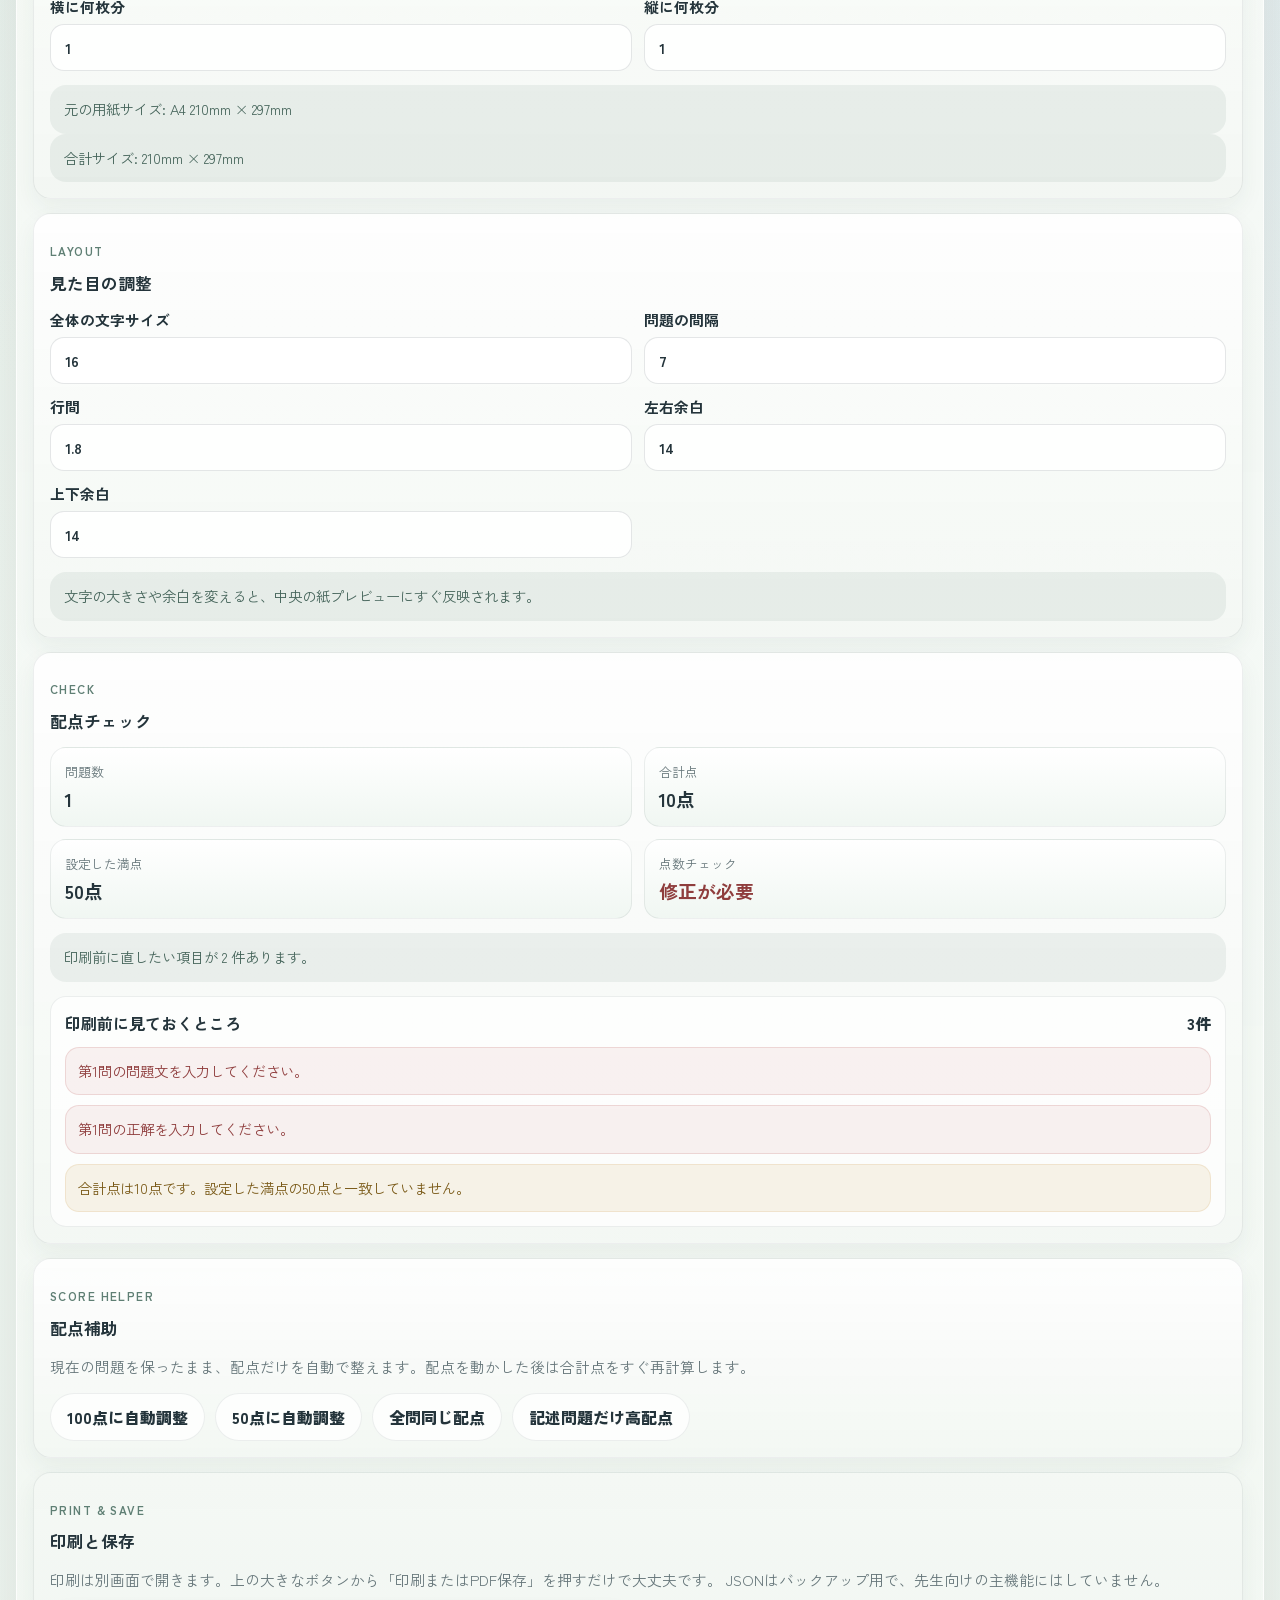
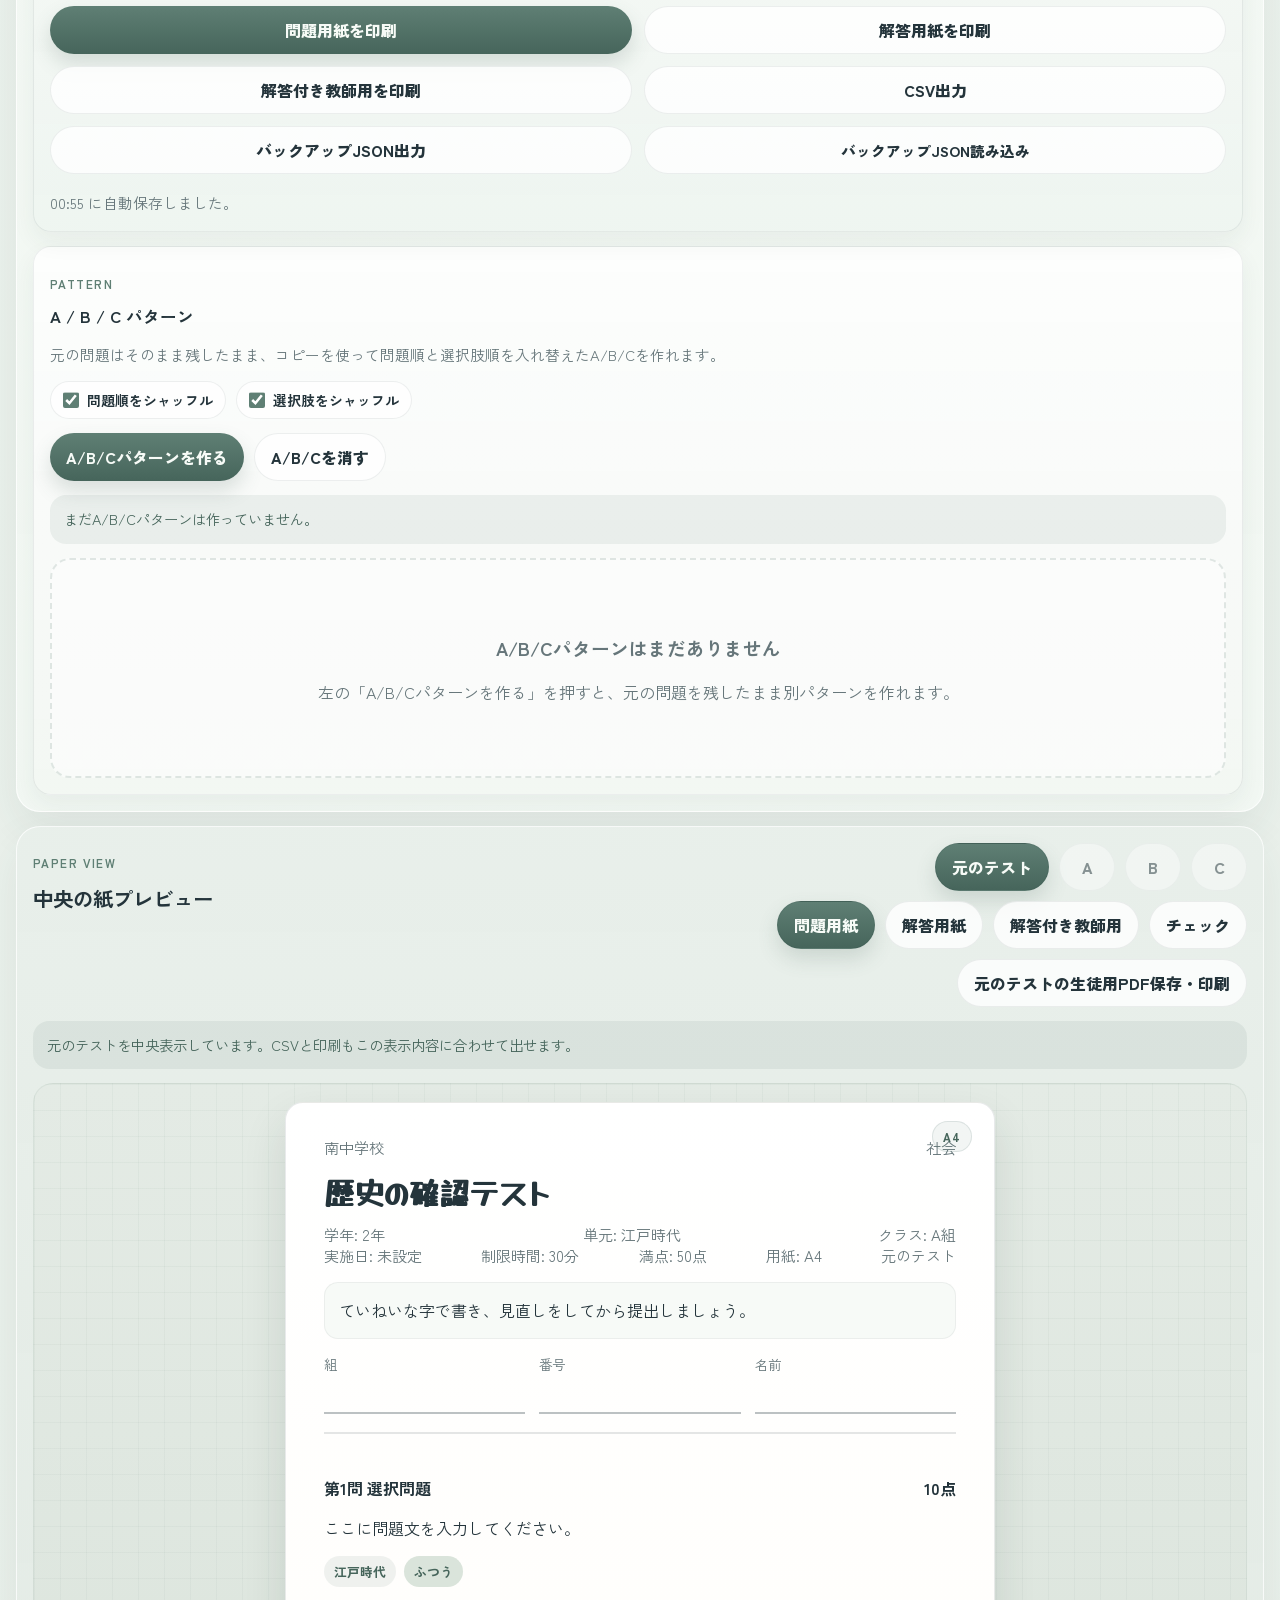
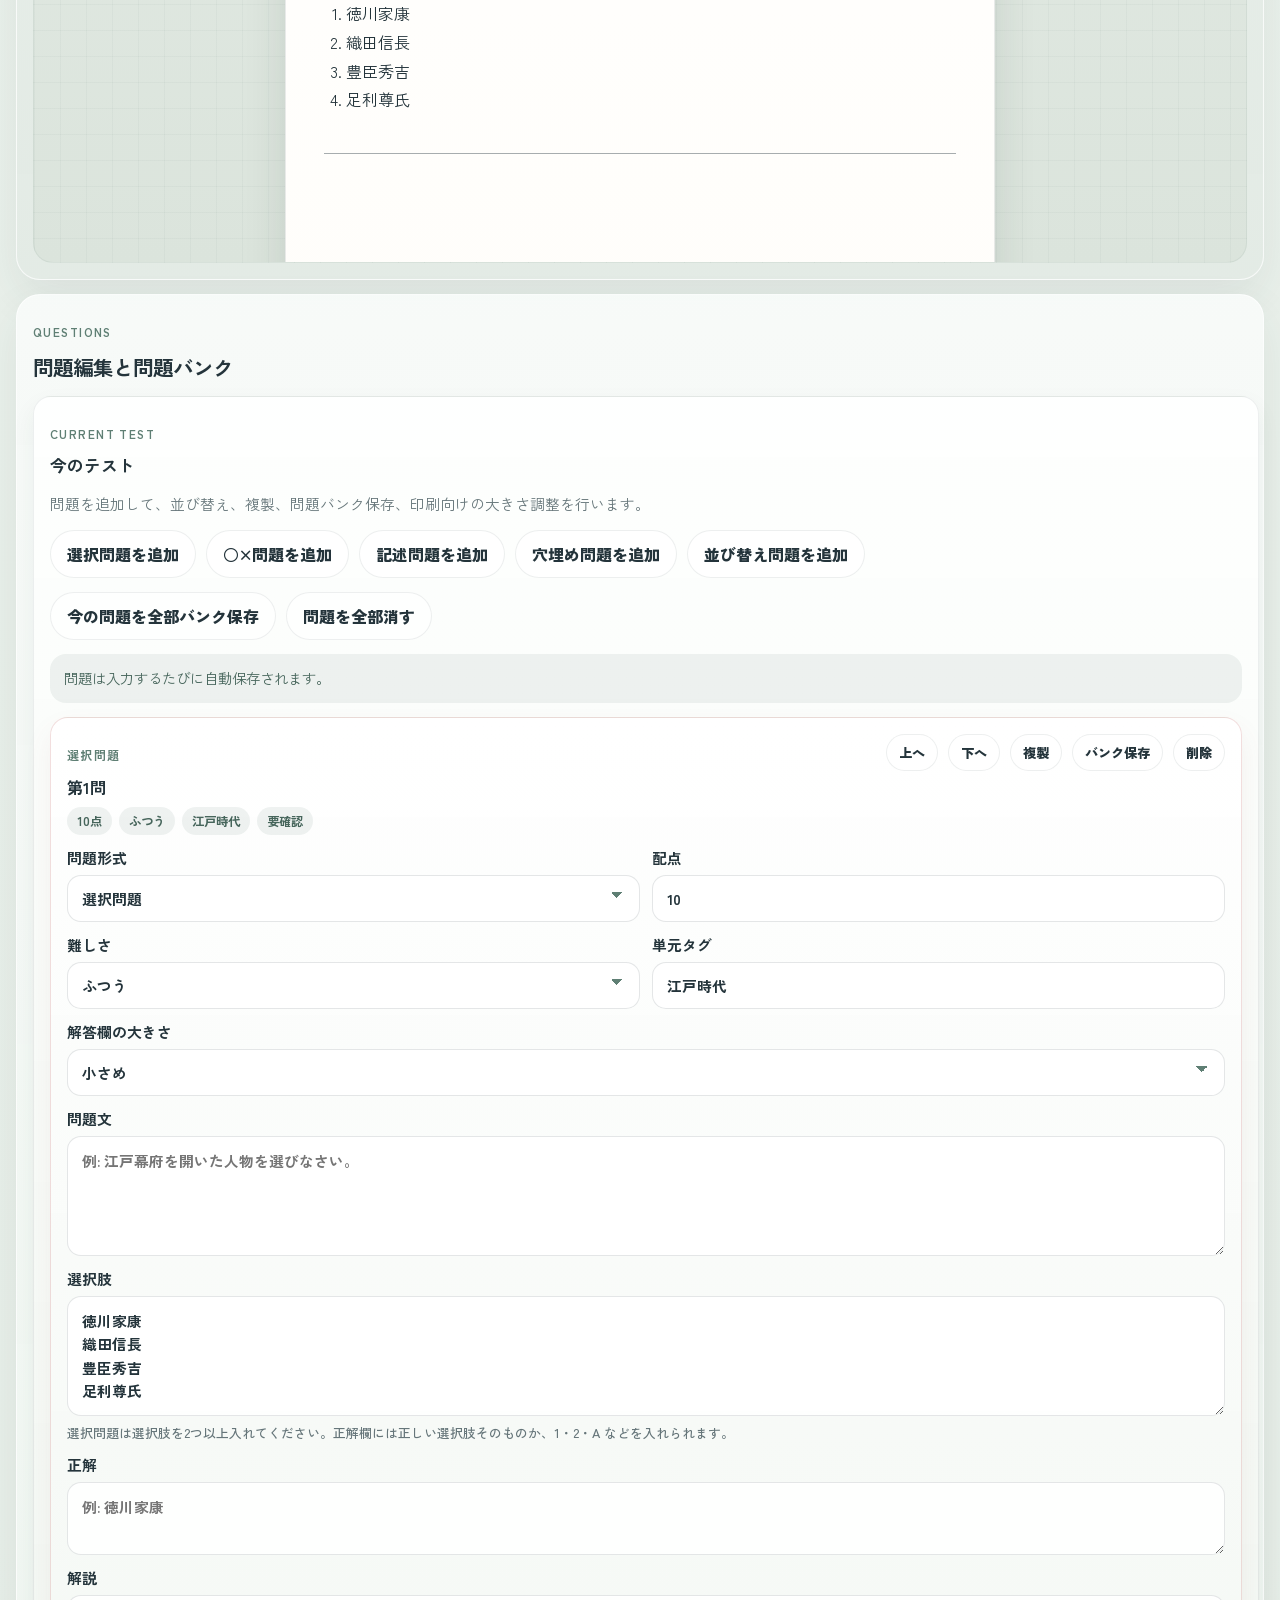
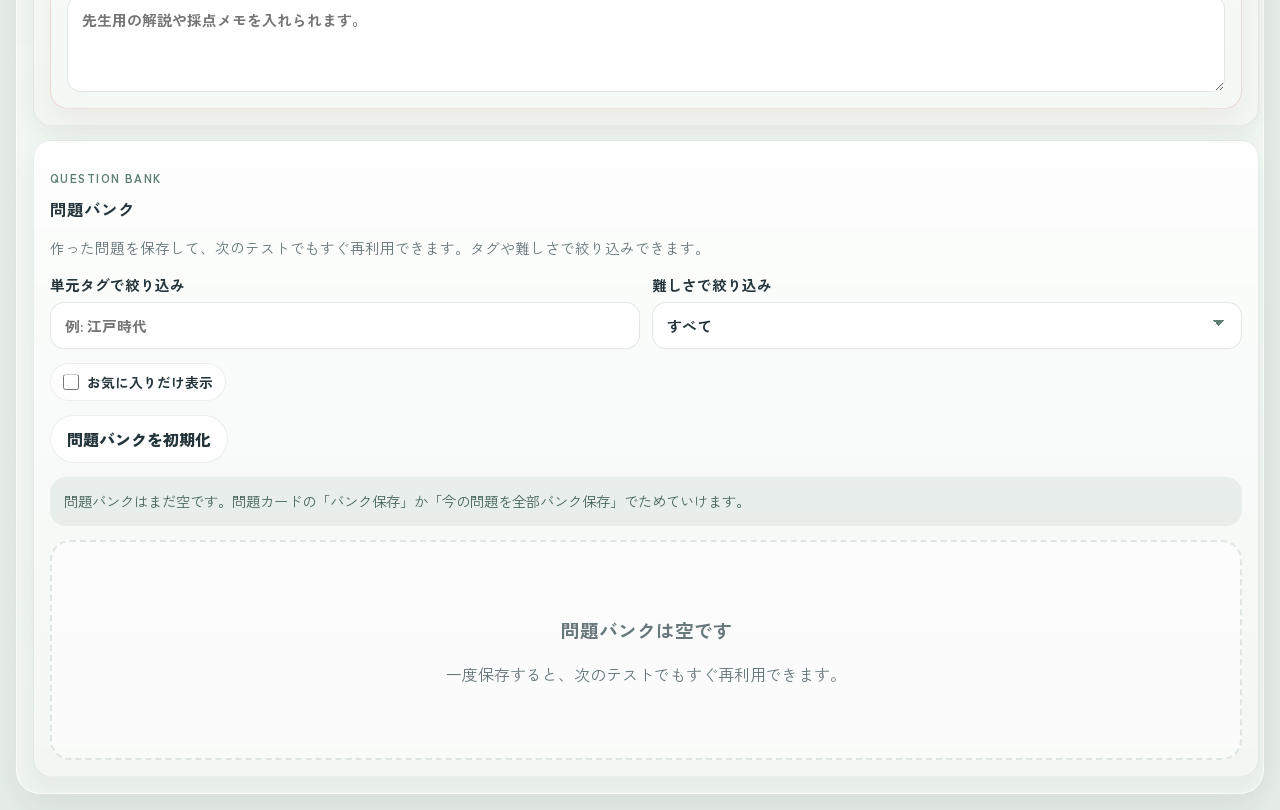
==== commit b2e7b971: "Update app.html" ====
--- a/app.html
+++ b/app.html
@@ -52,7 +52,7 @@
                 </select>
               </label>
             </div>
-            <p class="status-box" id="templateSummary">テンプレートを選ぶと、満点・時間・名前欄・印刷の雰囲気が自動で整います。</p>
+            <p class="status-box" id="templateSummary">テンプレートを選ぶと、満点・時間・問題数のめやす・印刷の雰囲気が自動で整います。</p>
           </section>
 
           <section class="subpanel">
@@ -99,15 +99,6 @@
                 <input type="date" id="examDate">
               </label>
               <label>
-                用紙サイズ
-                <select id="paperSize">
-                  <option value="A4">A4</option>
-                  <option value="B5">B5</option>
-                  <option value="A3">A3</option>
-                  <option value="Letter">Letter</option>
-                </select>
-              </label>
-              <label>
                 名前欄の表示
                 <input type="text" id="nameLabel" value="名前">
               </label>
@@ -115,7 +106,7 @@
                 組欄の表示
                 <input type="text" id="groupLabel" value="組">
               </label>
-              <label class="full-width">
+              <label>
                 番号欄の表示
                 <input type="text" id="numberLabel" value="番号">
               </label>
@@ -136,6 +127,95 @@
               先生からの注意書き
               <textarea id="instructions" rows="3">ていねいな字で書き、見直しをしてから提出しましょう。</textarea>
             </label>
+          </section>
+
+          <section class="subpanel">
+            <div class="section-heading compact">
+              <p class="label">Paper</p>
+              <h3>用紙サイズ</h3>
+            </div>
+
+            <div class="meta-grid">
+              <label>
+                用紙サイズ
+                <select id="paperSize">
+                  <option value="A4">A4</option>
+                  <option value="A3">A3</option>
+                  <option value="A5">A5</option>
+                  <option value="B4">B4</option>
+                  <option value="B5">B5</option>
+                  <option value="Letter">Letter</option>
+                  <option value="Legal">Legal</option>
+                  <option value="Postcard">はがき</option>
+                  <option value="Custom">自由サイズ</option>
+                </select>
+              </label>
+              <label>
+                レイアウトモード
+                <select id="layoutMode">
+                  <option value="standard">標準</option>
+                  <option value="compact">詰め込み</option>
+                  <option value="spacious">ゆったり</option>
+                  <option value="largeText">大きめ文字</option>
+                  <option value="smallText">小さめ文字</option>
+                  <option value="wideAnswers">解答欄広め</option>
+                  <option value="onePage">1ページに収める</option>
+                </select>
+              </label>
+              <label id="customPaperWidthWrap">
+                幅 mm
+                <input type="number" id="customPaperWidthMm" min="1" step="1" value="210">
+              </label>
+              <label id="customPaperHeightWrap">
+                高さ mm
+                <input type="number" id="customPaperHeightMm" min="1" step="1" value="297">
+              </label>
+              <label>
+                横に何枚分
+                <input type="number" id="paperTilesX" min="1" step="1" value="1">
+              </label>
+              <label>
+                縦に何枚分
+                <input type="number" id="paperTilesY" min="1" step="1" value="1">
+              </label>
+            </div>
+
+            <div class="status-pair">
+              <p class="status-box" id="paperBaseSizeDisplay">元の用紙サイズ: A4 210mm × 297mm</p>
+              <p class="status-box" id="paperTotalSizeDisplay">合計サイズ: 210mm × 297mm</p>
+            </div>
+          </section>
+
+          <section class="subpanel">
+            <div class="section-heading compact">
+              <p class="label">Layout</p>
+              <h3>見た目の調整</h3>
+            </div>
+
+            <div class="meta-grid">
+              <label>
+                全体の文字サイズ
+                <input type="number" id="globalFontSize" min="8" max="40" step="1" value="16">
+              </label>
+              <label>
+                問題の間隔
+                <input type="number" id="questionGap" min="0" max="40" step="1" value="7">
+              </label>
+              <label>
+                行間
+                <input type="number" id="lineHeight" min="1" max="3" step="0.1" value="1.8">
+              </label>
+              <label>
+                左右余白
+                <input type="number" id="sideMarginMm" min="4" max="60" step="1" value="14">
+              </label>
+              <label>
+                上下余白
+                <input type="number" id="topBottomMarginMm" min="4" max="60" step="1" value="14">
+              </label>
+            </div>
+
+            <p class="status-box" id="layoutSummary">文字の大きさや余白を変えると、中央の紙プレビューにすぐ反映されます。</p>
           </section>
 
           <section class="subpanel">
@@ -190,17 +270,17 @@
 
           <section class="subpanel export-panel">
             <div class="section-heading compact">
-              <p class="label">Output</p>
+              <p class="label">Print & Save</p>
               <h3>印刷と保存</h3>
             </div>
             <p class="support-copy">
-              PDFは別画面で開きます。上の大きなボタンから「印刷またはPDF保存」を押すだけで大丈夫です。
+              印刷は別画面で開きます。上の大きなボタンから「印刷またはPDF保存」を押すだけで大丈夫です。
               JSONはバックアップ用で、先生向けの主機能にはしていません。
             </p>
             <div class="export-actions">
-              <button type="button" id="exportStudentPdf">生徒用PDF保存・印刷</button>
-              <button type="button" id="exportTeacherPdf" class="secondary">解答付きPDF保存・印刷</button>
-              <button type="button" id="exportAnswerSheet" class="secondary">解答用紙だけ印刷</button>
+              <button type="button" id="exportStudentPdf">問題用紙を印刷</button>
+              <button type="button" id="exportAnswerSheet" class="secondary">解答用紙を印刷</button>
+              <button type="button" id="exportTeacherPdf" class="secondary">解答付き教師用を印刷</button>
               <button type="button" id="exportCsv" class="secondary">CSV出力</button>
               <button type="button" id="exportJson" class="secondary">バックアップJSON出力</button>
               <label class="import-button secondary">
@@ -251,12 +331,12 @@
               <button type="button" class="variant-button" data-variant="C">C</button>
             </div>
             <div class="preview-tabs">
-              <button type="button" class="tab-button active" data-tab="paper">生徒用</button>
-              <button type="button" class="tab-button" data-tab="answer">解答付き</button>
+              <button type="button" class="tab-button active" data-tab="paper">問題用紙</button>
               <button type="button" class="tab-button" data-tab="answeronly">解答用紙</button>
+              <button type="button" class="tab-button" data-tab="answer">解答付き教師用</button>
               <button type="button" class="tab-button" data-tab="check">チェック</button>
             </div>
-            <button type="button" id="printPreview" class="ghost-button">生徒用を印刷またはPDF保存</button>
+            <button type="button" id="printPreview" class="ghost-button">問題用紙を印刷またはPDF保存</button>
           </div>
         </div>
 
@@ -266,11 +346,11 @@
           <article class="paper-view active" id="paper-tab">
             <div class="paper-sheet" id="paper-sheet"></div>
           </article>
+          <article class="paper-view" id="answeronly-tab">
+            <div class="paper-sheet answer-sheet" id="answer-only-sheet"></div>
+          </article>
           <article class="paper-view" id="answer-tab">
             <div class="paper-sheet answer-sheet" id="answer-sheet"></div>
-          </article>
-          <article class="paper-view" id="answeronly-tab">
-            <div class="paper-sheet answer-sheet" id="answer-only-sheet"></div>
           </article>
           <article class="paper-view" id="check-tab">
             <div class="paper-sheet map-sheet" id="analysis-sheet"></div>
@@ -289,7 +369,7 @@
             <p class="label">Current Test</p>
             <h3>今のテスト</h3>
           </div>
-          <p class="support-copy">問題を追加して、並び替えや複製、問題バンク保存を行います。</p>
+          <p class="support-copy">問題を追加して、並び替え、複製、問題バンク保存、印刷向けの大きさ調整を行います。</p>
 
           <div class="question-controls">
             <button type="button" class="ghost-button" data-add-type="multiple">選択問題を追加</button>
